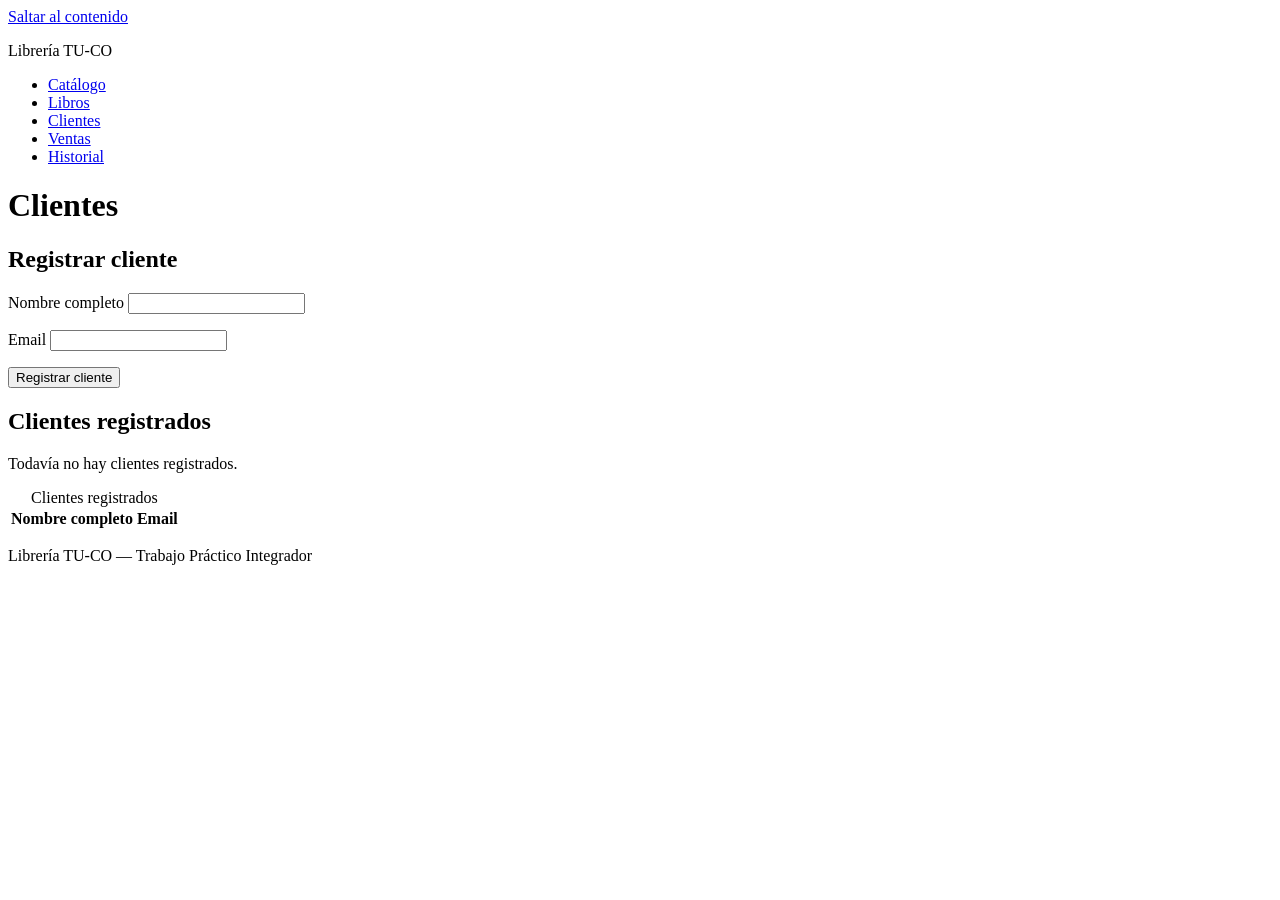
==== clientes.html @ 7f653a5a "Ejercicio 1 terminado" ====
<!DOCTYPE html>
<html lang="es">
<head>
  <meta charset="UTF-8">
  <meta name="viewport" content="width=device-width, initial-scale=1.0">
  <title>Clientes — Librería TU-CO</title>
</head>
<body>
  <a href="#contenido">Saltar al contenido</a>

  <header>
    <p>Librería TU-CO</p>
  </header>

  <nav aria-label="Navegación principal">
    <ul>
      <li><a href="index.html">Catálogo</a></li>
      <li><a href="libros.html">Libros</a></li>
      <li><a href="clientes.html" aria-current="page">Clientes</a></li>
      <li><a href="ventas.html">Ventas</a></li>
      <li><a href="historial.html">Historial</a></li>
    </ul>
  </nav>

  <main id="contenido" tabindex="-1">
    <h1>Clientes</h1>

    <section aria-labelledby="titulo-alta-cliente">
      <h2 id="titulo-alta-cliente">Registrar cliente</h2>

      <form id="form-cliente" method="get" novalidate>
        <p>
          <label for="nombreCompleto">Nombre completo</label>
          <input type="text" id="nombreCompleto" name="nombreCompleto">
        </p>

        <p>
          <label for="email">Email</label>
          <input type="email" id="email" name="email">
        </p>

        <button type="submit">Registrar cliente</button>
      </form>

      <p id="mensaje-cliente" role="status" hidden></p>
    </section>

    <section aria-labelledby="titulo-listado-clientes">
      <h2 id="titulo-listado-clientes">Clientes registrados</h2>

      <p id="mensaje-clientes-vacio" role="status">Todavía no hay clientes registrados.</p>

      <div class="tabla-contenedor">
        <table id="tabla-clientes">
          <caption>Clientes registrados</caption>
          <thead>
            <tr>
              <th scope="col">Nombre completo</th>
              <th scope="col">Email</th>
            </tr>
          </thead>
          <tbody></tbody>
        </table>
      </div>
    </section>

    <template id="plantilla-fila-cliente">
      <tr>
        <td></td>
        <td></td>
      </tr>
    </template>
  </main>

  <footer>
    <p>Librería TU-CO — Trabajo Práctico Integrador</p>
  </footer>
</body>
</html>
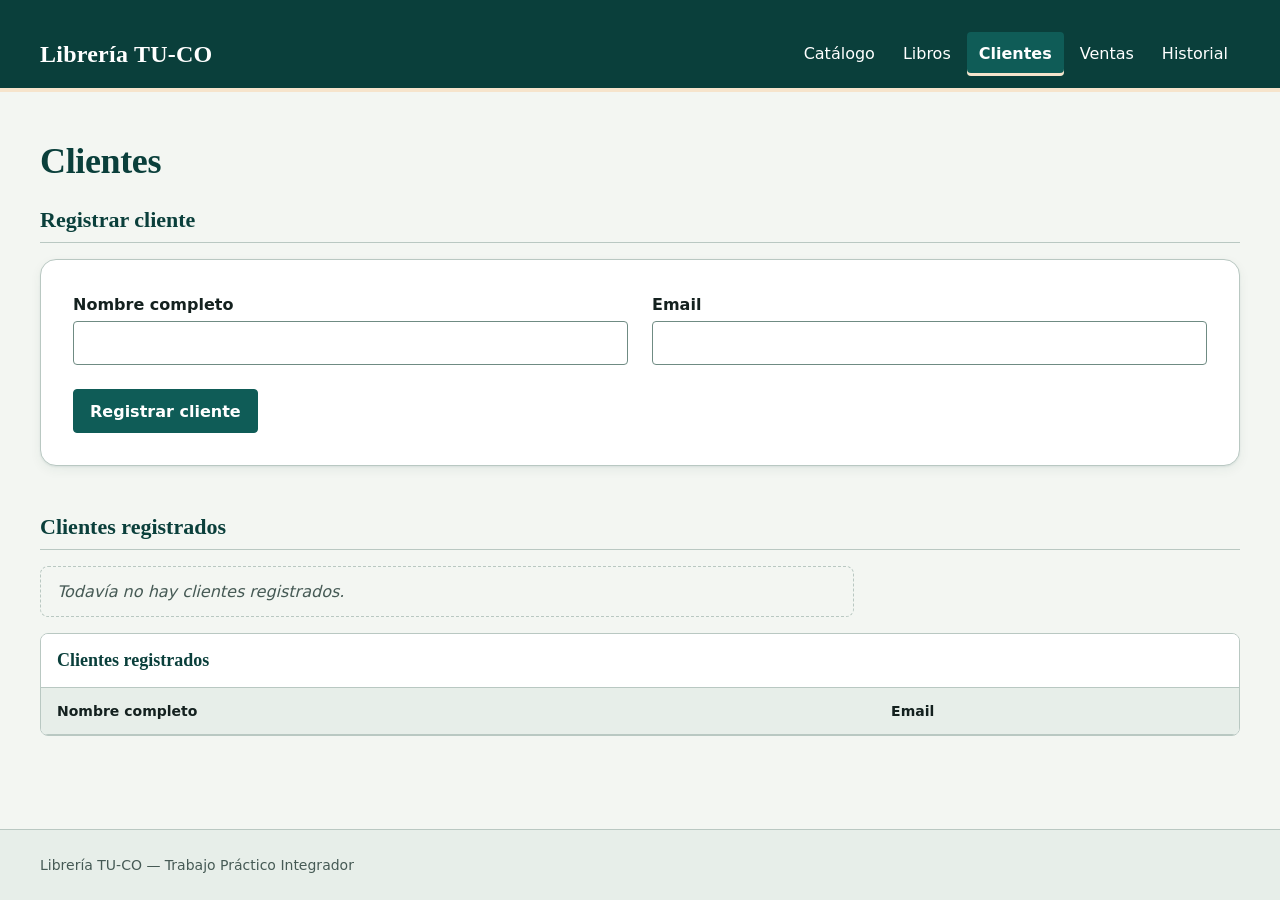
==== commit 342c5b08: "C-02: presentacion-css-adaptable — identidad visual y responsive - css/estilos.css: tokens, base, la" ====
--- a/clientes.html
+++ b/clientes.html
@@ -4,23 +4,24 @@
   <meta charset="UTF-8">
   <meta name="viewport" content="width=device-width, initial-scale=1.0">
   <title>Clientes — Librería TU-CO</title>
+  <link rel="stylesheet" href="css/estilos.css">
 </head>
 <body>
-  <a href="#contenido">Saltar al contenido</a>
+  <a href="#contenido" class="salto-contenido visualmente-oculto">Saltar al contenido</a>
 
   <header>
-    <p>Librería TU-CO</p>
+    <p class="marca">Librería TU-CO</p>
+
+    <nav class="navegacion" aria-label="Navegación principal">
+      <ul>
+        <li><a href="index.html">Catálogo</a></li>
+        <li><a href="libros.html">Libros</a></li>
+        <li><a href="clientes.html" aria-current="page">Clientes</a></li>
+        <li><a href="ventas.html">Ventas</a></li>
+        <li><a href="historial.html">Historial</a></li>
+      </ul>
+    </nav>
   </header>
-
-  <nav aria-label="Navegación principal">
-    <ul>
-      <li><a href="index.html">Catálogo</a></li>
-      <li><a href="libros.html">Libros</a></li>
-      <li><a href="clientes.html" aria-current="page">Clientes</a></li>
-      <li><a href="ventas.html">Ventas</a></li>
-      <li><a href="historial.html">Historial</a></li>
-    </ul>
-  </nav>
 
   <main id="contenido" tabindex="-1">
     <h1>Clientes</h1>
@@ -28,30 +29,30 @@
     <section aria-labelledby="titulo-alta-cliente">
       <h2 id="titulo-alta-cliente">Registrar cliente</h2>
 
-      <form id="form-cliente" method="get" novalidate>
-        <p>
+      <form id="form-cliente" method="get" novalidate class="formulario">
+        <p class="campo">
           <label for="nombreCompleto">Nombre completo</label>
           <input type="text" id="nombreCompleto" name="nombreCompleto">
         </p>
 
-        <p>
+        <p class="campo">
           <label for="email">Email</label>
           <input type="email" id="email" name="email">
         </p>
 
-        <button type="submit">Registrar cliente</button>
+        <button type="submit" class="boton boton--primario">Registrar cliente</button>
       </form>
 
-      <p id="mensaje-cliente" role="status" hidden></p>
+      <p id="mensaje-cliente" role="status" hidden class="mensaje"></p>
     </section>
 
     <section aria-labelledby="titulo-listado-clientes">
       <h2 id="titulo-listado-clientes">Clientes registrados</h2>
 
-      <p id="mensaje-clientes-vacio" role="status">Todavía no hay clientes registrados.</p>
+      <p id="mensaje-clientes-vacio" role="status" class="mensaje mensaje--vacio">Todavía no hay clientes registrados.</p>
 
-      <div class="tabla-contenedor">
-        <table id="tabla-clientes">
+      <div class="tabla-contenedor" role="region" tabindex="0" aria-label="Clientes registrados, tabla desplazable">
+        <table id="tabla-clientes" class="tabla">
           <caption>Clientes registrados</caption>
           <thead>
             <tr>
--- a/css/estilos.css
+++ b/css/estilos.css
@@ -0,0 +1,769 @@
+/* ==========================================================================
+   Librería TU-CO — hoja de estilos única
+   1. Tokens
+   2. Base
+   3. Utilidades
+   4. Layout global
+   5. Componentes
+   6. Estados e interacción
+   7. Responsive
+   ========================================================================== */
+
+/* 1. Tokens ---------------------------------------------------------------- */
+
+:root {
+  --color-fondo: #F3F6F2;
+  --color-superficie: #FFFFFF;
+  --color-superficie-alt: #E7EEE9;
+  --color-texto: #14211F;
+  --color-texto-suave: #465A55;
+  --color-borde: #B9C8C2;
+  --color-borde-control: #6F8B83;
+  --color-primario: #0F5C57;
+  --color-primario-oscuro: #0A3F3B;
+  --color-primario-suave: #D8E8E4;
+  --color-acento: #8A4B00;
+  --color-acento-suave: #F6E4CC;
+  --color-exito: #1E6B3C;
+  --color-exito-suave: #DFF0E4;
+  --color-error: #A3231C;
+  --color-error-suave: #FBE3E1;
+  --color-foco: #0B4F8A;
+  --color-foco-inverso: #FFD166;
+
+  --fuente-titulos: Georgia, "Times New Roman", serif;
+  --fuente-cuerpo: "Segoe UI", system-ui, -apple-system, "Helvetica Neue", Arial, sans-serif;
+
+  --texto-xs: 0.75rem;
+  --texto-s: 0.875rem;
+  --texto-m: 1rem;
+  --texto-l: 1.125rem;
+  --texto-xl: 1.375rem;
+  --texto-2xl: 1.75rem;
+  --texto-3xl: 2.25rem;
+  --interlinea: 1.6;
+  --ancho-lectura: 80ch;
+
+  --espacio-1: 0.25rem;
+  --espacio-2: 0.5rem;
+  --espacio-3: 0.75rem;
+  --espacio-4: 1rem;
+  --espacio-5: 1.5rem;
+  --espacio-6: 2rem;
+  --espacio-7: 3rem;
+  --espacio-8: 4rem;
+
+  --ancho-contenido: 75rem;
+
+  --radio-s: 0.25rem;
+  --radio-m: 0.5rem;
+  --radio-l: 1rem;
+  --radio-pastilla: 999px;
+
+  --sombra-1: 0 1px 2px rgba(10, 63, 59, 0.08), 0 4px 12px rgba(10, 63, 59, 0.06);
+  --sombra-2: 0 2px 6px rgba(10, 63, 59, 0.12), 0 16px 32px rgba(10, 63, 59, 0.14);
+
+  --foco-grosor: 3px;
+  --foco-offset: 2px;
+}
+
+/* 2. Base ------------------------------------------------------------------ */
+
+*,
+*::before,
+*::after {
+  box-sizing: border-box;
+}
+
+html {
+  -webkit-text-size-adjust: 100%;
+}
+
+body,
+h1,
+h2,
+h3,
+p,
+ul,
+fieldset,
+legend,
+figure,
+blockquote {
+  margin: 0;
+  padding: 0;
+}
+
+ul {
+  list-style: none;
+}
+
+body {
+  min-height: 100vh;
+  display: flex;
+  flex-direction: column;
+  background: var(--color-fondo);
+  color: var(--color-texto);
+  font-family: var(--fuente-cuerpo);
+  font-size: var(--texto-m);
+  line-height: var(--interlinea);
+  text-align: left;
+}
+
+h1,
+h2,
+h3 {
+  font-family: var(--fuente-titulos);
+  font-weight: 700;
+  line-height: 1.2;
+  color: var(--color-primario-oscuro);
+  text-wrap: balance;
+}
+
+h1 {
+  font-size: var(--texto-2xl);
+  letter-spacing: -0.01em;
+}
+
+h2 {
+  font-size: var(--texto-xl);
+}
+
+h3 {
+  font-size: var(--texto-l);
+}
+
+p {
+  max-width: var(--ancho-lectura);
+}
+
+a {
+  color: var(--color-primario);
+  text-underline-offset: 2px;
+}
+
+a:hover {
+  text-decoration-thickness: 2px;
+}
+
+img {
+  max-width: 100%;
+  height: auto;
+  aspect-ratio: 2 / 3;
+}
+
+[hidden] {
+  display: none !important;
+}
+
+/* 3. Utilidades ------------------------------------------------------------ */
+
+.visualmente-oculto {
+  position: absolute;
+  width: 1px;
+  height: 1px;
+  margin: -1px;
+  padding: 0;
+  overflow: hidden;
+  clip-path: inset(50%);
+  white-space: nowrap;
+  border: 0;
+}
+
+/* 4. Layout global --------------------------------------------------------- */
+
+header,
+footer {
+  padding-inline: max(var(--espacio-4), calc((100% - var(--ancho-contenido)) / 2));
+}
+
+header {
+  display: flex;
+  flex-wrap: wrap;
+  align-items: center;
+  justify-content: space-between;
+  column-gap: var(--espacio-5);
+  row-gap: var(--espacio-2);
+  background: var(--color-primario-oscuro);
+  padding-block: var(--espacio-5) var(--espacio-3);
+  border-bottom: 4px solid var(--color-acento-suave);
+}
+
+.marca {
+  max-width: none;
+  font-family: var(--fuente-titulos);
+  font-size: 1.5rem;
+  font-weight: 700;
+  line-height: 1.2;
+  letter-spacing: 0.01em;
+  color: var(--color-superficie);
+}
+
+.navegacion {
+  flex: 1 1 100%;
+  background: var(--color-primario-oscuro);
+}
+
+.navegacion ul {
+  display: flex;
+  flex-wrap: wrap;
+  justify-content: flex-end;
+  gap: var(--espacio-1);
+}
+
+.navegacion a {
+  display: inline-flex;
+  align-items: center;
+  min-height: 44px;
+  padding: var(--espacio-1) var(--espacio-3);
+  border-radius: var(--radio-s);
+  color: var(--color-superficie);
+  text-decoration: none;
+  transition: background-color 150ms ease, color 150ms ease;
+}
+
+.navegacion a:hover {
+  background: var(--color-primario);
+}
+
+main {
+  flex: 1 0 auto;
+  width: min(100% - 2 * var(--espacio-4), var(--ancho-contenido));
+  margin-inline: auto;
+  padding-block: var(--espacio-5) var(--espacio-7);
+}
+
+main > h1 {
+  margin-bottom: var(--espacio-5);
+}
+
+main > section + section {
+  margin-top: var(--espacio-6);
+}
+
+main > section {
+  min-width: 0;
+}
+
+main h2 {
+  margin-bottom: var(--espacio-4);
+  padding-bottom: var(--espacio-2);
+  border-bottom: 1px solid var(--color-borde);
+}
+
+footer {
+  flex-shrink: 0;
+  padding-block: var(--espacio-5);
+  background: var(--color-superficie-alt);
+  border-top: 1px solid var(--color-borde);
+  color: var(--color-texto-suave);
+  font-size: var(--texto-s);
+}
+
+footer p {
+  max-width: none;
+}
+
+/* 5. Componentes ----------------------------------------------------------- */
+
+/* Formularios */
+
+.formulario {
+  display: grid;
+  grid-template-columns: minmax(0, 1fr);
+  gap: var(--espacio-4);
+  padding: var(--espacio-4);
+  background: var(--color-superficie);
+  border: 1px solid var(--color-borde);
+  border-radius: var(--radio-l);
+  box-shadow: var(--sombra-1);
+}
+
+.campo {
+  display: flex;
+  flex-direction: column;
+  gap: var(--espacio-1);
+  min-width: 0;
+  max-width: none;
+}
+
+.campo--completo {
+  grid-column: 1 / -1;
+}
+
+.campo label,
+.formulario--busqueda label {
+  font-weight: 600;
+}
+
+.campo > p:not(.campo) {
+  font-size: var(--texto-s);
+  line-height: 1.5;
+  color: var(--color-texto-suave);
+  max-width: none;
+}
+
+.campo input,
+.campo select,
+.campo textarea,
+.formulario--busqueda input {
+  width: 100%;
+  min-width: 0;
+  min-height: 44px;
+  padding: var(--espacio-2) var(--espacio-3);
+  border: 1px solid var(--color-borde-control);
+  border-radius: var(--radio-s);
+  background: var(--color-superficie);
+  color: var(--color-texto);
+  font: inherit;
+  line-height: 1.4;
+}
+
+.campo input:hover,
+.campo select:hover,
+.campo textarea:hover,
+.formulario--busqueda input:hover {
+  border-color: var(--color-texto-suave);
+}
+
+.campo select[multiple] {
+  min-height: 8rem;
+  padding: var(--espacio-1);
+}
+
+.campo textarea {
+  resize: vertical;
+}
+
+fieldset.campo {
+  gap: var(--espacio-2);
+  padding: var(--espacio-4);
+  background: var(--color-fondo);
+  border: 1px solid var(--color-borde);
+  border-radius: var(--radio-m);
+}
+
+fieldset.campo legend {
+  padding-inline: var(--espacio-2);
+  font-weight: 600;
+}
+
+.formulario--busqueda {
+  display: flex;
+  flex-wrap: wrap;
+  align-items: flex-end;
+  gap: var(--espacio-3);
+}
+
+.formulario--busqueda label {
+  flex: 0 0 auto;
+}
+
+.formulario--busqueda input {
+  flex: 1 1 16rem;
+  width: auto;
+}
+
+/* Botones */
+
+.boton {
+  display: inline-flex;
+  align-items: center;
+  justify-content: center;
+  gap: var(--espacio-2);
+  width: 100%;
+  min-height: 44px;
+  padding: var(--espacio-2) var(--espacio-4);
+  border: 1px solid transparent;
+  border-radius: var(--radio-s);
+  font-family: inherit;
+  font-size: var(--texto-m);
+  font-weight: 600;
+  line-height: 1.2;
+  text-align: center;
+  text-decoration: none;
+  cursor: pointer;
+  transition: background-color 150ms ease, border-color 150ms ease, color 150ms ease;
+}
+
+.boton--primario {
+  background: var(--color-primario);
+  border-color: var(--color-primario);
+  color: var(--color-superficie);
+}
+
+.boton--primario:hover {
+  background: var(--color-primario-oscuro);
+  border-color: var(--color-primario-oscuro);
+}
+
+.boton--secundario {
+  background: var(--color-superficie);
+  border-color: var(--color-primario);
+  color: var(--color-primario);
+}
+
+.boton--secundario:hover {
+  background: var(--color-primario-suave);
+}
+
+.boton--peligro {
+  background: var(--color-error);
+  border-color: var(--color-error);
+  color: var(--color-superficie);
+}
+
+.boton--peligro:hover {
+  filter: brightness(0.92);
+}
+
+.boton--pequeno {
+  padding: var(--espacio-1) var(--espacio-3);
+  font-size: var(--texto-s);
+}
+
+/* Catálogo y tarjetas */
+
+.grilla-catalogo {
+  display: grid;
+  grid-template-columns: repeat(auto-fill, minmax(min(15rem, 100%), 1fr));
+  gap: var(--espacio-4);
+  margin-top: var(--espacio-4);
+}
+
+.grilla-catalogo:empty {
+  display: none;
+}
+
+.tarjeta {
+  display: flex;
+  flex-direction: column;
+  gap: var(--espacio-2);
+  min-width: 0;
+  padding: var(--espacio-4);
+  background: var(--color-superficie);
+  border: 1px solid var(--color-borde);
+  border-radius: var(--radio-l);
+  box-shadow: var(--sombra-1);
+}
+
+.tarjeta:empty {
+  display: none;
+}
+
+.tarjeta img {
+  width: 100%;
+  aspect-ratio: 2 / 3;
+  object-fit: cover;
+  border-radius: var(--radio-s);
+  background: var(--color-superficie-alt);
+}
+
+.tarjeta-titulo {
+  font-family: var(--fuente-titulos);
+  font-size: var(--texto-l);
+  line-height: 1.3;
+  color: var(--color-primario-oscuro);
+  overflow-wrap: anywhere;
+}
+
+.tarjeta-isbn,
+.tarjeta-editorial,
+.tarjeta-genero,
+.tarjeta-autores {
+  max-width: none;
+  font-size: var(--texto-s);
+  line-height: 1.5;
+  color: var(--color-texto-suave);
+  overflow-wrap: anywhere;
+}
+
+.tarjeta-isbn {
+  font-size: var(--texto-xs);
+  font-variant-numeric: tabular-nums;
+  letter-spacing: 0.01em;
+}
+
+.tarjeta-precio {
+  margin-top: auto;
+  padding-top: var(--espacio-2);
+  border-top: 1px solid var(--color-borde);
+  font-family: var(--fuente-titulos);
+  font-size: var(--texto-xl);
+  font-weight: 700;
+  line-height: 1.2;
+  color: var(--color-primario-oscuro);
+  font-variant-numeric: tabular-nums;
+}
+
+.tarjeta--detalle {
+  max-width: 60rem;
+}
+
+/* Badges */
+
+.badge {
+  display: inline-flex;
+  align-items: center;
+  width: fit-content;
+  max-width: 100%;
+  padding: 0.125rem var(--espacio-2);
+  border: 1px solid var(--color-borde);
+  border-radius: var(--radio-pastilla);
+  background: var(--color-superficie-alt);
+  color: var(--color-texto);
+  font-size: var(--texto-s);
+  font-weight: 600;
+  line-height: 1.4;
+}
+
+.badge--genero,
+.tarjeta-genero.badge {
+  border-color: var(--color-acento);
+  background: var(--color-acento-suave);
+  color: var(--color-acento);
+}
+
+.badge--total {
+  justify-content: center;
+  min-width: 4rem;
+  padding: var(--espacio-1) var(--espacio-3);
+  border-color: var(--color-primario);
+  background: var(--color-primario-suave);
+  color: var(--color-primario-oscuro);
+  font-size: var(--texto-xl);
+  font-weight: 700;
+  font-variant-numeric: tabular-nums;
+}
+
+/* Tablas */
+
+.tabla-contenedor {
+  max-width: 100%;
+  min-width: 0;
+  overflow-x: auto;
+  overflow-y: hidden;
+  border: 1px solid var(--color-borde);
+  border-radius: var(--radio-m);
+  background: var(--color-superficie);
+}
+
+.tabla {
+  width: 100%;
+  border-collapse: collapse;
+  font-size: var(--texto-m);
+}
+
+.tabla caption {
+  padding: var(--espacio-3) var(--espacio-4);
+  border-bottom: 1px solid var(--color-borde);
+  background: var(--color-superficie);
+  font-family: var(--fuente-titulos);
+  font-size: var(--texto-l);
+  font-weight: 700;
+  text-align: left;
+  color: var(--color-primario-oscuro);
+}
+
+.tabla th,
+.tabla td {
+  padding: var(--espacio-3) var(--espacio-4);
+  border-bottom: 1px solid var(--color-borde);
+  text-align: left;
+  vertical-align: top;
+  overflow-wrap: anywhere;
+}
+
+.tabla thead th {
+  background: var(--color-superficie-alt);
+  font-size: var(--texto-s);
+  font-weight: 700;
+  color: var(--color-texto);
+  white-space: nowrap;
+}
+
+.tabla tbody tr:nth-child(even) {
+  background: var(--color-fondo);
+}
+
+.tabla tbody tr:last-child th,
+.tabla tbody tr:last-child td {
+  border-bottom: 0;
+}
+
+.tabla--ancha {
+  min-width: 44rem;
+}
+
+.tabla a {
+  font-weight: 600;
+  text-underline-offset: 3px;
+}
+
+/* Mensajes */
+
+.mensaje {
+  max-width: var(--ancho-lectura);
+  margin-block: var(--espacio-4);
+  padding: var(--espacio-3) var(--espacio-4);
+  border: 1px solid var(--color-borde);
+  border-radius: var(--radio-m);
+  background: var(--color-superficie);
+  color: var(--color-texto);
+  line-height: var(--interlinea);
+}
+
+.mensaje--vacio {
+  border-style: dashed;
+  background: transparent;
+  color: var(--color-texto-suave);
+  font-style: italic;
+}
+
+.mensaje--info {
+  border-left: 4px solid var(--color-primario);
+  background: var(--color-primario-suave);
+  color: var(--color-texto);
+}
+
+.mensaje--error {
+  border: 1px solid var(--color-error);
+  border-left-width: 6px;
+  background: var(--color-error-suave);
+  color: var(--color-error);
+  font-weight: 600;
+}
+
+.mensaje--exito {
+  border: 1px solid var(--color-exito);
+  border-top-width: 4px;
+  background: var(--color-exito-suave);
+  color: var(--color-exito);
+  font-weight: 600;
+}
+
+.campo input[aria-invalid="true"],
+.campo select[aria-invalid="true"],
+.campo textarea[aria-invalid="true"],
+.formulario--busqueda input[aria-invalid="true"] {
+  border-width: 3px;
+  border-color: var(--color-error);
+}
+
+/* 6. Estados e interacción ------------------------------------------------- */
+
+:where(a, button, input, select, textarea, [tabindex="0"]):focus-visible {
+  outline: var(--foco-grosor) solid var(--color-foco);
+  outline-offset: var(--foco-offset);
+}
+
+.navegacion a:focus-visible,
+.salto-contenido:focus,
+.salto-contenido:focus-visible {
+  outline-color: var(--color-foco-inverso);
+}
+
+main:focus-visible {
+  outline: var(--foco-grosor) solid var(--color-foco);
+  outline-offset: var(--foco-offset);
+}
+
+.navegacion a[aria-current="page"] {
+  font-weight: 700;
+  background: var(--color-primario);
+  box-shadow: inset 0 -3px 0 var(--color-acento-suave);
+}
+
+.salto-contenido:focus,
+.salto-contenido:focus-visible {
+  position: fixed;
+  top: var(--espacio-2);
+  left: var(--espacio-2);
+  z-index: 10;
+  display: inline-flex;
+  align-items: center;
+  width: auto;
+  min-height: 44px;
+  height: auto;
+  margin: 0;
+  padding: var(--espacio-2) var(--espacio-4);
+  overflow: visible;
+  clip-path: none;
+  white-space: normal;
+  background: var(--color-primario-oscuro);
+  border-radius: var(--radio-s);
+  box-shadow: var(--sombra-2);
+  color: var(--color-superficie);
+  font-weight: 600;
+  text-decoration: none;
+  outline-offset: 0;
+}
+
+/* 7. Responsive ------------------------------------------------------------ */
+
+@media (min-width: 48rem) {
+  main {
+    padding-block: var(--espacio-6) var(--espacio-8);
+  }
+
+  .formulario {
+    grid-template-columns: repeat(2, minmax(0, 1fr));
+    gap: var(--espacio-5);
+    padding: var(--espacio-5);
+  }
+
+  .formulario > fieldset,
+  .formulario > .tabla-contenedor,
+  .formulario > .mensaje,
+  .formulario > .boton {
+    grid-column: 1 / -1;
+  }
+
+  .formulario > .boton {
+    justify-self: start;
+  }
+
+  .boton {
+    width: auto;
+  }
+
+  .navegacion {
+    flex: 0 1 auto;
+  }
+
+  .navegacion ul {
+    flex-wrap: nowrap;
+  }
+
+  .grilla-catalogo {
+    gap: var(--espacio-5);
+  }
+}
+
+@media (min-width: 80rem) {
+  h1 {
+    font-size: var(--texto-3xl);
+  }
+
+  header {
+    padding-block: var(--espacio-6) var(--espacio-3);
+  }
+
+  main {
+    padding-block: var(--espacio-7) var(--espacio-8);
+  }
+
+  main > section + section {
+    margin-top: var(--espacio-7);
+  }
+
+  .formulario {
+    padding: var(--espacio-6);
+  }
+}
+
+@media (prefers-reduced-motion: reduce) {
+  .boton,
+  .navegacion a {
+    transition-duration: 0.01ms;
+  }
+}
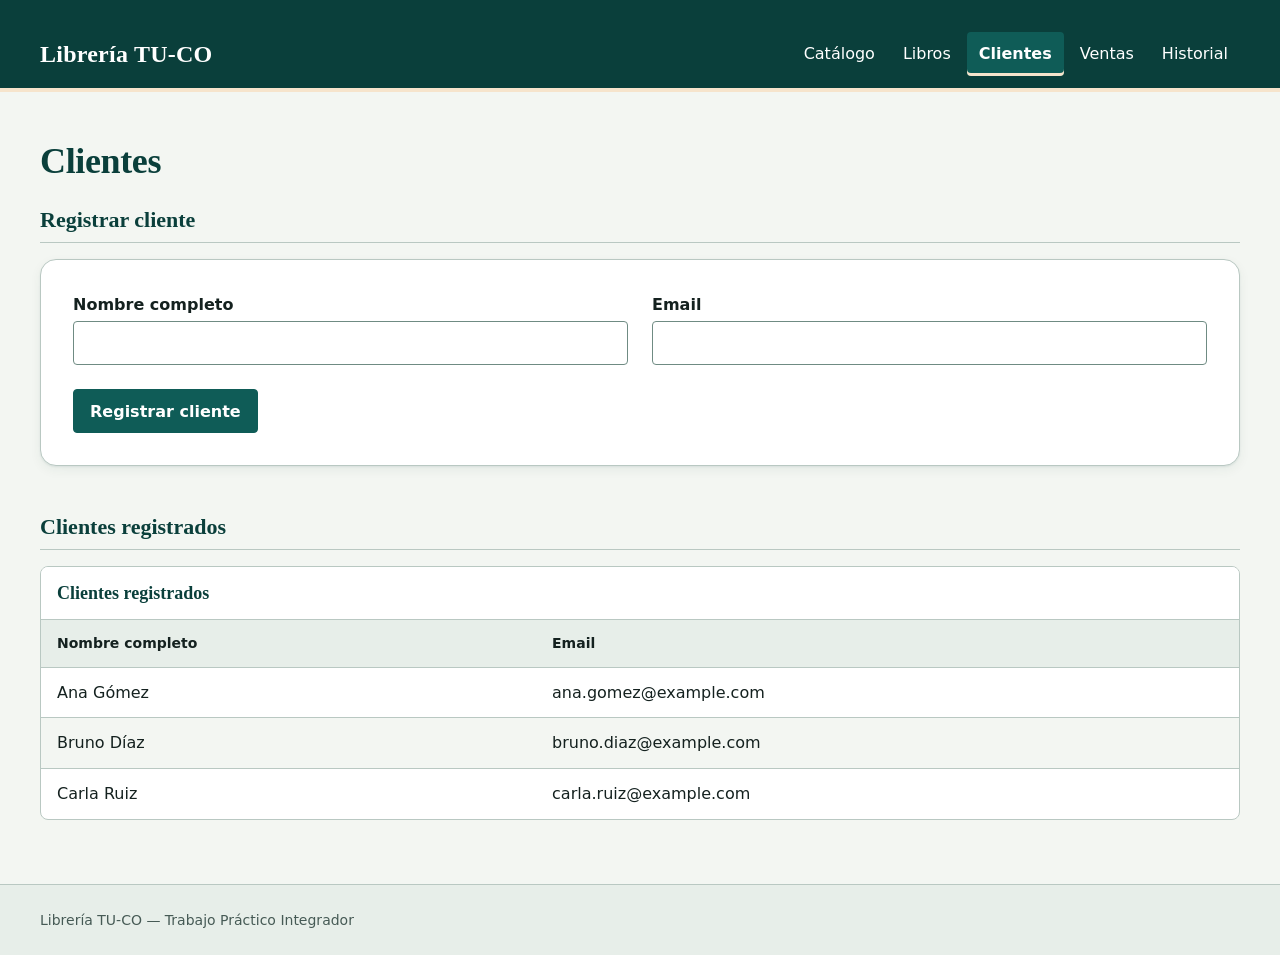
==== commit 32033a02: "feat: completar Ejercicio 4 - altas de libros y clientes con validaciones" ====
--- a/clientes.html
+++ b/clientes.html
@@ -30,15 +30,19 @@
       <h2 id="titulo-alta-cliente">Registrar cliente</h2>
 
       <form id="form-cliente" method="get" novalidate class="formulario">
+        <p id="resumen-errores-cliente" class="mensaje mensaje--error" role="alert" hidden></p>
+
         <p class="campo">
           <label for="nombreCompleto">Nombre completo</label>
-          <input type="text" id="nombreCompleto" name="nombreCompleto">
+          <input type="text" id="nombreCompleto" name="nombreCompleto" aria-describedby="error-nombreCompleto">
         </p>
+        <div id="error-nombreCompleto" class="mensaje mensaje--error" hidden></div>
 
         <p class="campo">
           <label for="email">Email</label>
-          <input type="email" id="email" name="email">
+          <input type="email" id="email" name="email" aria-describedby="error-email">
         </p>
+        <div id="error-email" class="mensaje mensaje--error" hidden></div>
 
         <button type="submit" class="boton boton--primario">Registrar cliente</button>
       </form>
@@ -76,5 +80,10 @@
   <footer>
     <p>Librería TU-CO — Trabajo Práctico Integrador</p>
   </footer>
+
+  <script src="js/datos-iniciales.js" defer></script>
+  <script src="js/almacenamiento.js" defer></script>
+  <script src="js/validaciones.js" defer></script>
+  <script src="js/clientes.js" defer></script>
 </body>
 </html>
